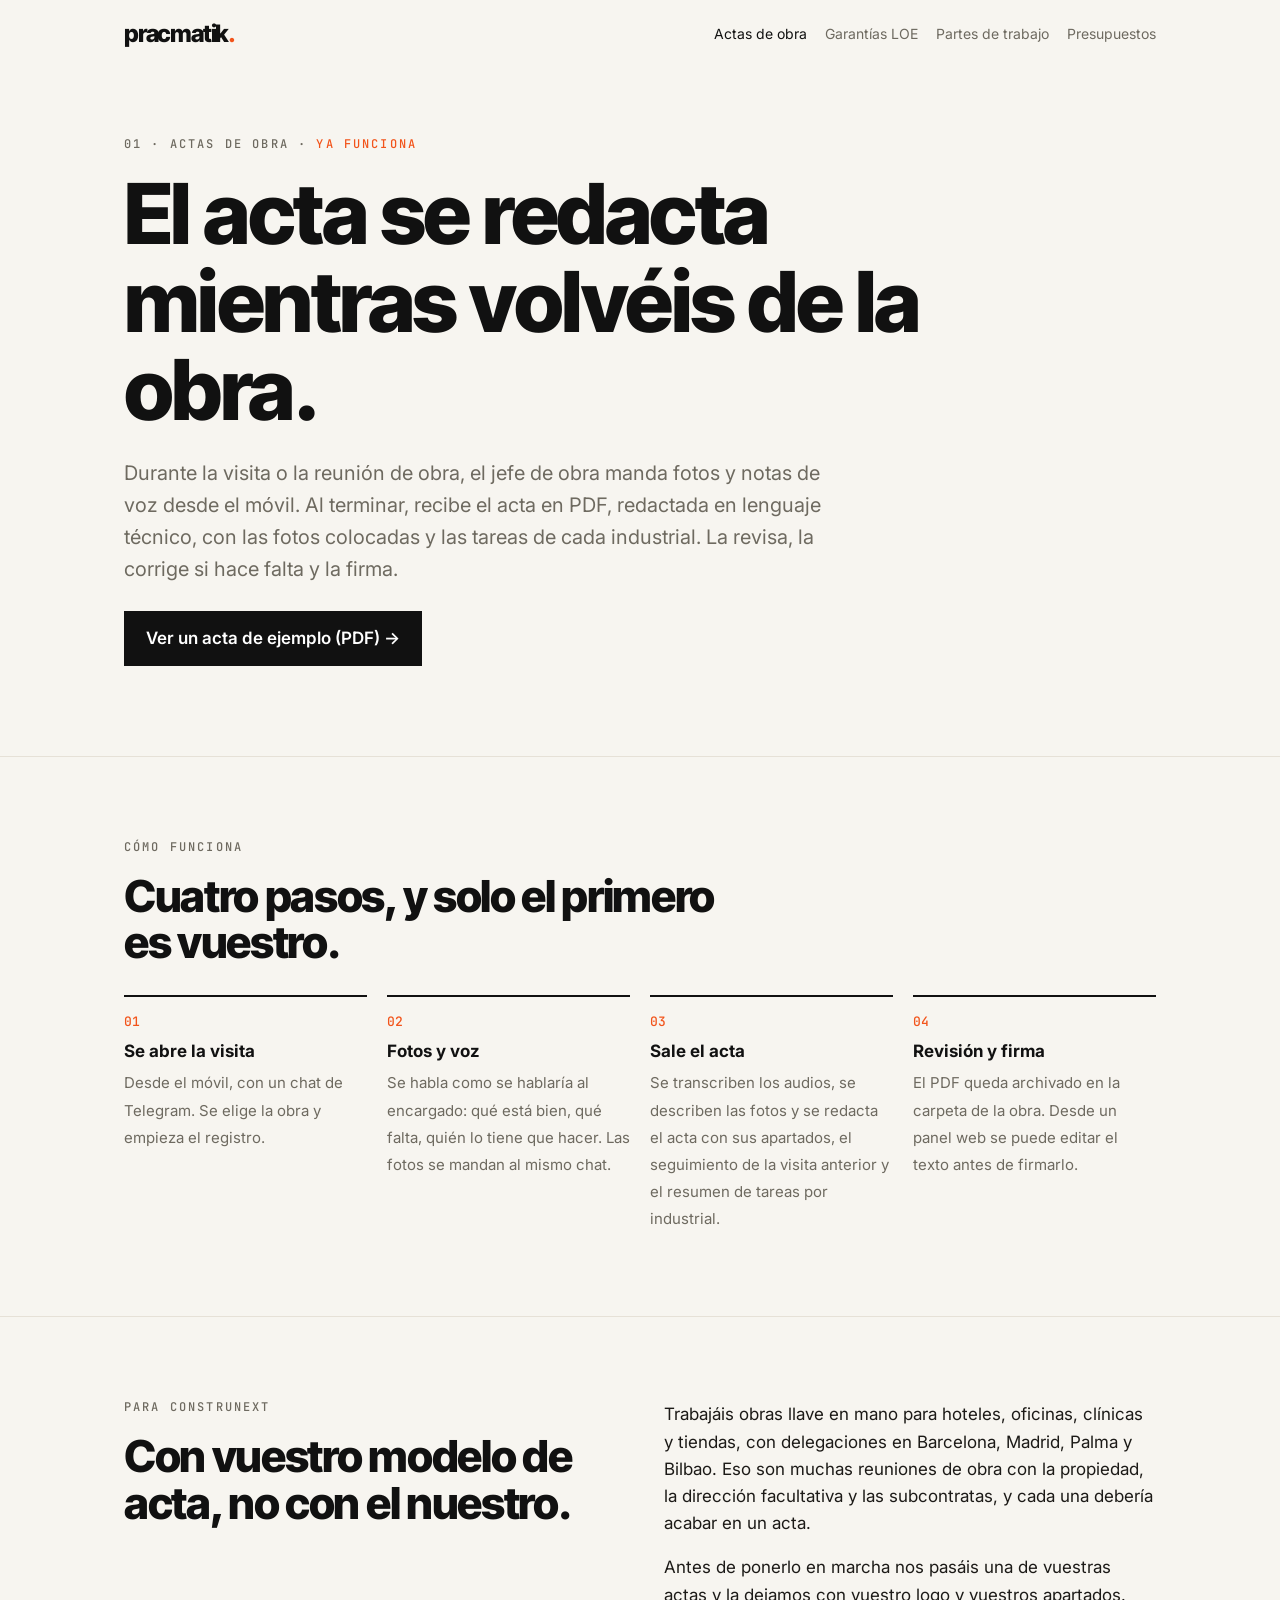
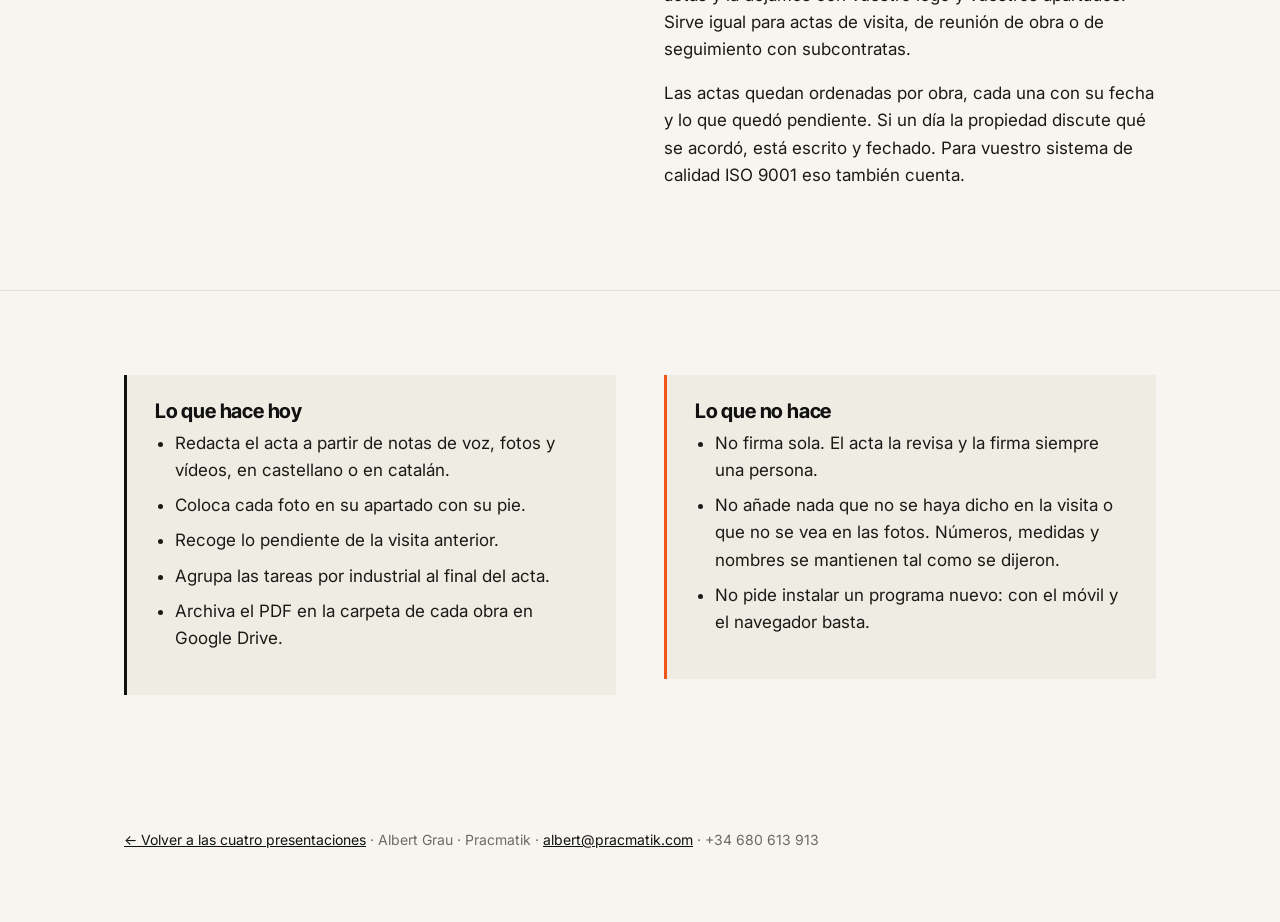
==== actas/index.html @ eac9a67e "Propuesta Construnext: actas, garantías LOE, partes y presupuestos Co-Authored-By: Claude Opus 5.5 <" ====
<!doctype html>
<html lang="es">
<head>
<meta charset="utf-8">
<meta name="viewport" content="width=device-width,initial-scale=1">
<meta name="robots" content="noindex,nofollow">
<title>Actas de obra · Pracmatik</title>
<link rel="preconnect" href="https://fonts.googleapis.com">
<link rel="stylesheet" href="https://fonts.googleapis.com/css2?family=Inter:wght@400;500;600;700&family=Inter+Tight:wght@700;800&family=JetBrains+Mono:wght@500&display=swap">
<link rel="stylesheet" href="../estilo.css">
<script defer src="../track.js"></script>
</head>
<body>
<header class="cab"><div class="env">
  <a class="logo" href="../">pracmatik<span>.</span></a>
  <nav><a href="./" aria-current="page">Actas de obra</a><a href="../garantias-loe/">Garantías LOE</a><a href="../partes/">Partes de trabajo</a><a href="../presupuestos/">Presupuestos</a></nav>
</div></header>

<main>
<section class="portada"><div class="env">
  <span class="kicker">01 · Actas de obra · <b>ya funciona</b></span>
  <h1>El acta se redacta mientras volvéis de la obra.</h1>
  <p class="intro">Durante la visita o la reunión de obra, el jefe de obra manda fotos y notas de voz desde el móvil. Al terminar, recibe el acta en PDF, redactada en lenguaje técnico, con las fotos colocadas y las tareas de cada industrial. La revisa, la corrige si hace falta y la firma.</p>
  <a class="boton" href="https://www.pracmatik.com/ejemplos/acta-ejemplo.pdf" target="_blank" rel="noopener">Ver un acta de ejemplo (PDF) →</a>
</div></section>

<section><div class="env">
  <span class="kicker">Cómo funciona</span>
  <h2>Cuatro pasos, y solo el primero es vuestro.</h2>
  <ol class="pasos">
    <li><b>Se abre la visita</b><span>Desde el móvil, con un chat de Telegram. Se elige la obra y empieza el registro.</span></li>
    <li><b>Fotos y voz</b><span>Se habla como se hablaría al encargado: qué está bien, qué falta, quién lo tiene que hacer. Las fotos se mandan al mismo chat.</span></li>
    <li><b>Sale el acta</b><span>Se transcriben los audios, se describen las fotos y se redacta el acta con sus apartados, el seguimiento de la visita anterior y el resumen de tareas por industrial.</span></li>
    <li><b>Revisión y firma</b><span>El PDF queda archivado en la carpeta de la obra. Desde un panel web se puede editar el texto antes de firmarlo.</span></li>
  </ol>
</div></section>

<section><div class="env dos">
  <div>
    <span class="kicker">Para Construnext</span>
    <h2>Con vuestro modelo de acta, no con el nuestro.</h2>
  </div>
  <div>
    <p>Trabajáis obras llave en mano para hoteles, oficinas, clínicas y tiendas, con delegaciones en Barcelona, Madrid, Palma y Bilbao. Eso son muchas reuniones de obra con la propiedad, la dirección facultativa y las subcontratas, y cada una debería acabar en un acta.</p>
    <p>Antes de ponerlo en marcha nos pasáis una de vuestras actas y la dejamos con vuestro logo y vuestros apartados. Sirve igual para actas de visita, de reunión de obra o de seguimiento con subcontratas.</p>
    <p>Las actas quedan ordenadas por obra, cada una con su fecha y lo que quedó pendiente. Si un día la propiedad discute qué se acordó, está escrito y fechado. Para vuestro sistema de calidad ISO 9001 eso también cuenta.</p>
  </div>
</div></section>

<section><div class="env dos">
  <div class="caja">
    <h3>Lo que hace hoy</h3>
    <ul class="lista">
      <li>Redacta el acta a partir de notas de voz, fotos y vídeos, en castellano o en catalán.</li>
      <li>Coloca cada foto en su apartado con su pie.</li>
      <li>Recoge lo pendiente de la visita anterior.</li>
      <li>Agrupa las tareas por industrial al final del acta.</li>
      <li>Archiva el PDF en la carpeta de cada obra en Google Drive.</li>
    </ul>
  </div>
  <div class="caja aviso">
    <h3>Lo que no hace</h3>
    <ul class="lista">
      <li>No firma sola. El acta la revisa y la firma siempre una persona.</li>
      <li>No añade nada que no se haya dicho en la visita o que no se vea en las fotos. Números, medidas y nombres se mantienen tal como se dijeron.</li>
      <li>No pide instalar un programa nuevo: con el móvil y el navegador basta.</li>
    </ul>
  </div>
</div></section>
</main>

<footer class="pie"><div class="env">
  <a href="../">← Volver a las cuatro presentaciones</a> · Albert Grau · Pracmatik · <a href="mailto:albert@pracmatik.com">albert@pracmatik.com</a> · +34 680 613 913
</div></footer>
</body>
</html>
---- estilo.css ----
:root{
  --papel:#F7F5F0; --papel2:#EFECE4; --tinta:#111111; --tinta2:#1C1A17;
  --plomo:#6E6A60; --ceniza:#E6E1D7; --ceniza2:#D6CFC0; --obra:#F2541B;
  --ancho:1080px;
}
*{box-sizing:border-box}
html{scroll-behavior:smooth}
body{margin:0;background:var(--papel);color:var(--tinta2);font:17px/1.6 Inter,system-ui,sans-serif;-webkit-font-smoothing:antialiased}
img{max-width:100%;display:block}
a{color:inherit}
:focus-visible{outline:3px solid var(--obra);outline-offset:3px}
.env{max-width:var(--ancho);margin:0 auto;padding:0 24px}
h1,h2,h3{font-family:"Inter Tight",Inter,system-ui,sans-serif;color:var(--tinta);margin:0;letter-spacing:-.03em;line-height:1.05}
h1{font-size:clamp(40px,7vw,84px);font-weight:800;max-width:14ch}
h2{font-size:clamp(28px,4vw,44px);font-weight:800;max-width:20ch;margin-bottom:22px}
h3{font-size:20px;font-weight:700;letter-spacing:-.01em;margin-bottom:8px}
p{margin:0 0 1em;max-width:64ch}
section{padding:84px 0;border-top:1px solid var(--ceniza)}
.kicker{font:500 12px/1 "JetBrains Mono",ui-monospace,monospace;letter-spacing:.18em;text-transform:uppercase;color:var(--plomo);margin-bottom:20px;display:block}
.kicker b{color:var(--obra);font-weight:500}
.intro{font-size:20px;color:var(--plomo);max-width:56ch;margin-top:22px}
/* Cabecera */
.cab{padding:22px 0}
.cab .env{display:flex;justify-content:space-between;align-items:center;gap:16px}
.logo{font:800 24px/1 "Inter Tight",Inter,sans-serif;letter-spacing:-.05em;text-decoration:none;color:var(--tinta)}
.logo span{color:var(--obra)}
.cab nav{display:flex;gap:18px;flex-wrap:wrap;font-size:14px}
.cab nav a{text-decoration:none;color:var(--plomo)}
.cab nav a:hover,.cab nav a[aria-current]{color:var(--tinta)}
.portada{padding:70px 0 90px;border-top:0}
.para{font-size:15px;color:var(--plomo);margin-top:30px}
/* Tarjetas */
.rej{display:grid;grid-template-columns:repeat(2,minmax(0,1fr));gap:20px}
.tarjeta{background:#fff;border:1px solid var(--ceniza);padding:28px;text-decoration:none;display:flex;flex-direction:column;gap:6px;transition:border-color .15s}
a.tarjeta:hover{border-color:var(--tinta)}
.tarjeta .n{font:500 13px "JetBrains Mono",monospace;color:var(--obra)}
.tarjeta p{color:var(--plomo);margin:0}
.tarjeta .ir{margin-top:auto;padding-top:14px;font-weight:600;color:var(--tinta)}
.tarjeta .quien{font-size:13px;color:var(--plomo);font-family:"JetBrains Mono",monospace}
/* Pasos */
.pasos{list-style:none;padding:0;margin:30px 0 0;display:grid;grid-template-columns:repeat(4,minmax(0,1fr));gap:20px;counter-reset:p}
.pasos li{border-top:2px solid var(--tinta);padding-top:16px;counter-increment:p}
.pasos li::before{content:"0" counter(p);font:500 13px "JetBrains Mono",monospace;color:var(--obra);display:block;margin-bottom:8px}
.pasos b{display:block;color:var(--tinta);margin-bottom:4px}
.pasos span{color:var(--plomo);font-size:15px}
/* Dos columnas */
.dos{display:grid;grid-template-columns:1fr 1fr;gap:48px;align-items:start}
.caja{background:var(--papel2);padding:26px 28px;border-left:3px solid var(--tinta)}
.caja p:last-child{margin-bottom:0}
.caja.aviso{border-left-color:var(--obra)}
/* Tablas de ejemplo */
.tabla{width:100%;border-collapse:collapse;background:#fff;font-size:15px;margin-top:10px}
.tabla th,.tabla td{text-align:left;padding:11px 14px;border-bottom:1px solid var(--ceniza);vertical-align:top}
.tabla th{font:500 12px "JetBrains Mono",monospace;letter-spacing:.06em;text-transform:uppercase;color:var(--plomo);background:var(--papel2)}
.tabla td.num{font-variant-numeric:tabular-nums;white-space:nowrap}
.marca{display:inline-block;font-size:12px;font-weight:600;padding:2px 8px;background:#FDE7DE;color:#9A2F08}
.ok{display:inline-block;font-size:12px;font-weight:600;padding:2px 8px;background:var(--ceniza);color:var(--tinta)}
.nota{font-size:13px;color:var(--plomo);margin-top:10px}
.lista{padding-left:20px;margin:0 0 1em}
.lista li{margin-bottom:8px;max-width:62ch}
.boton{display:inline-block;background:var(--tinta);color:#fff;text-decoration:none;font-weight:600;padding:14px 22px;margin:6px 10px 0 0}
.boton.claro{background:transparent;color:var(--tinta);border:1px solid var(--tinta)}
.boton:hover{background:var(--obra);border-color:var(--obra);color:#fff}
.pie{padding:50px 0 70px;font-size:14px;color:var(--plomo)}
.pie a{color:var(--tinta)}
.desliza{overflow-x:auto;-webkit-overflow-scrolling:touch}
@media (max-width:860px){
  .env{padding:0 16px}
  section{padding:60px 0}
  .rej,.dos{grid-template-columns:1fr;gap:22px}
  .pasos{grid-template-columns:1fr 1fr}
  .cab .env{flex-direction:column;align-items:flex-start}
  .intro{font-size:18px}
}
@media (max-width:480px){.pasos{grid-template-columns:1fr}.tabla{font-size:14px}.tabla th,.tabla td{padding:9px 10px}}
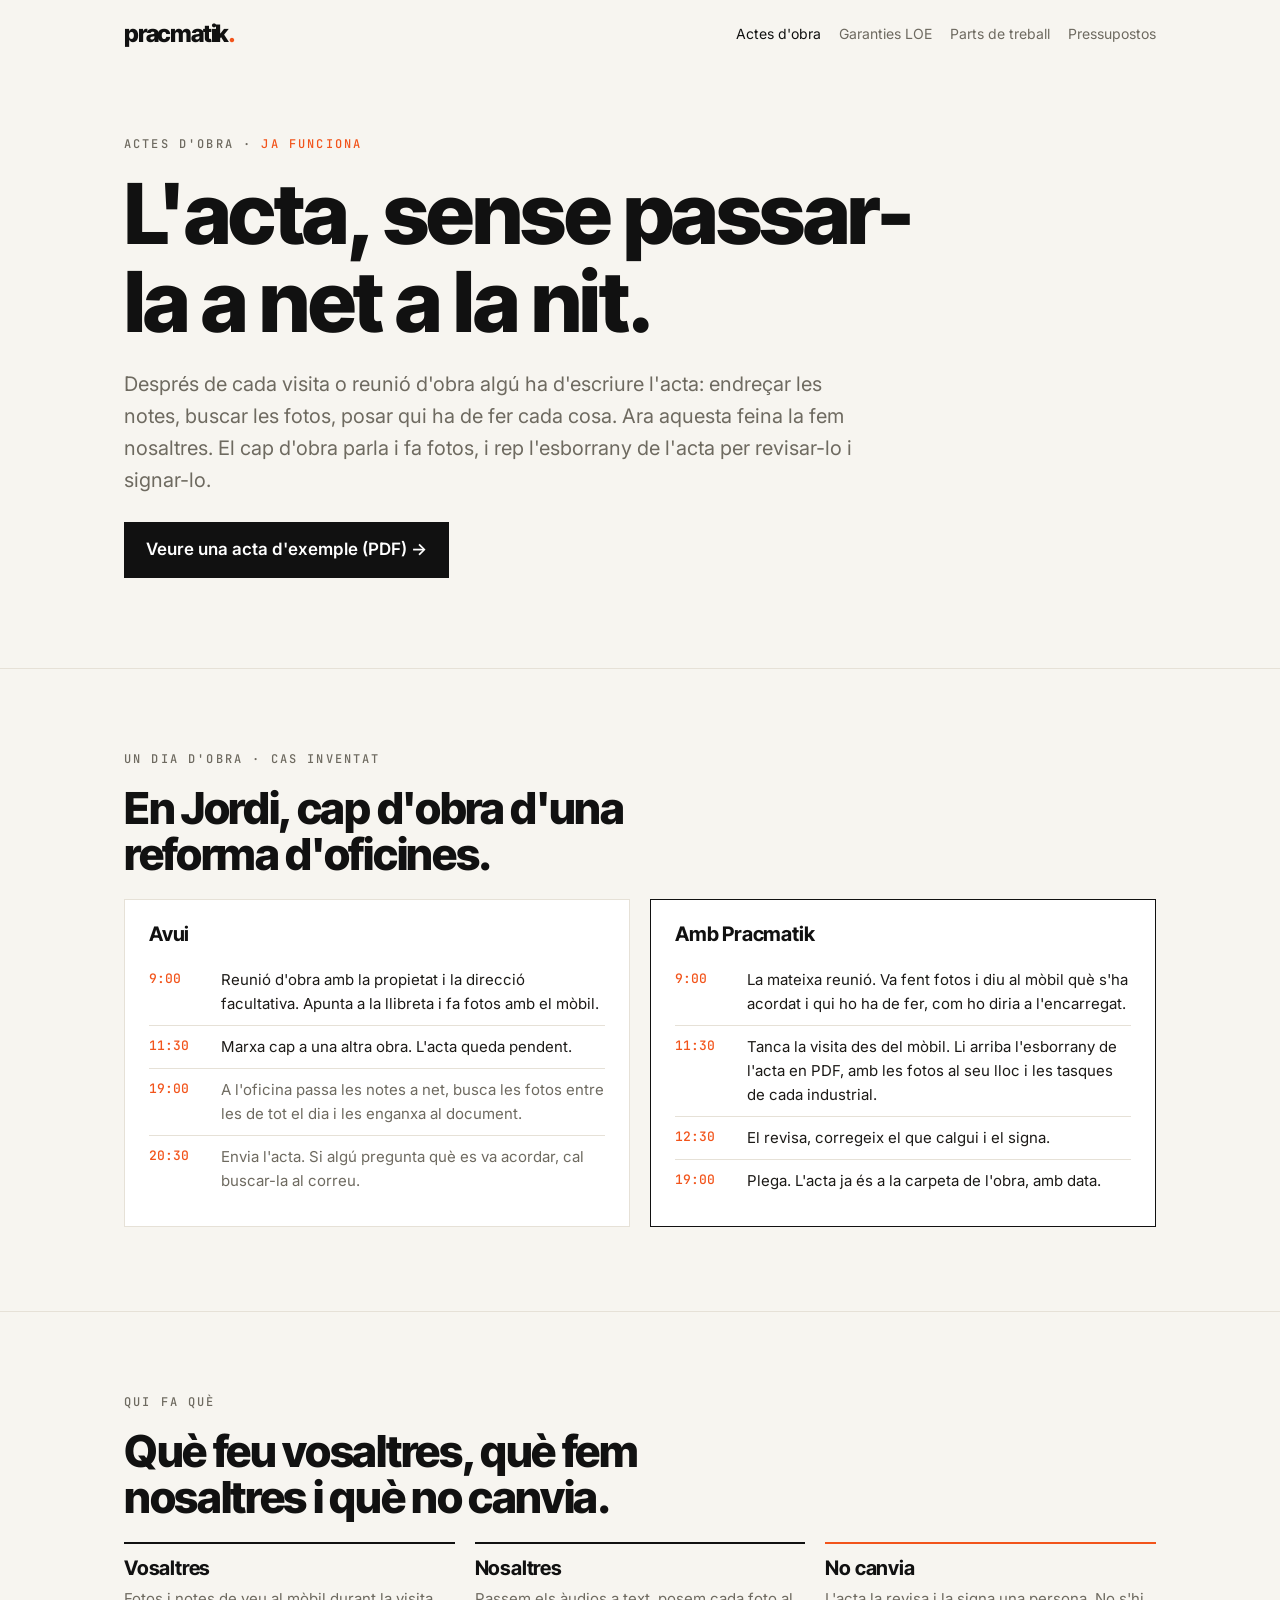
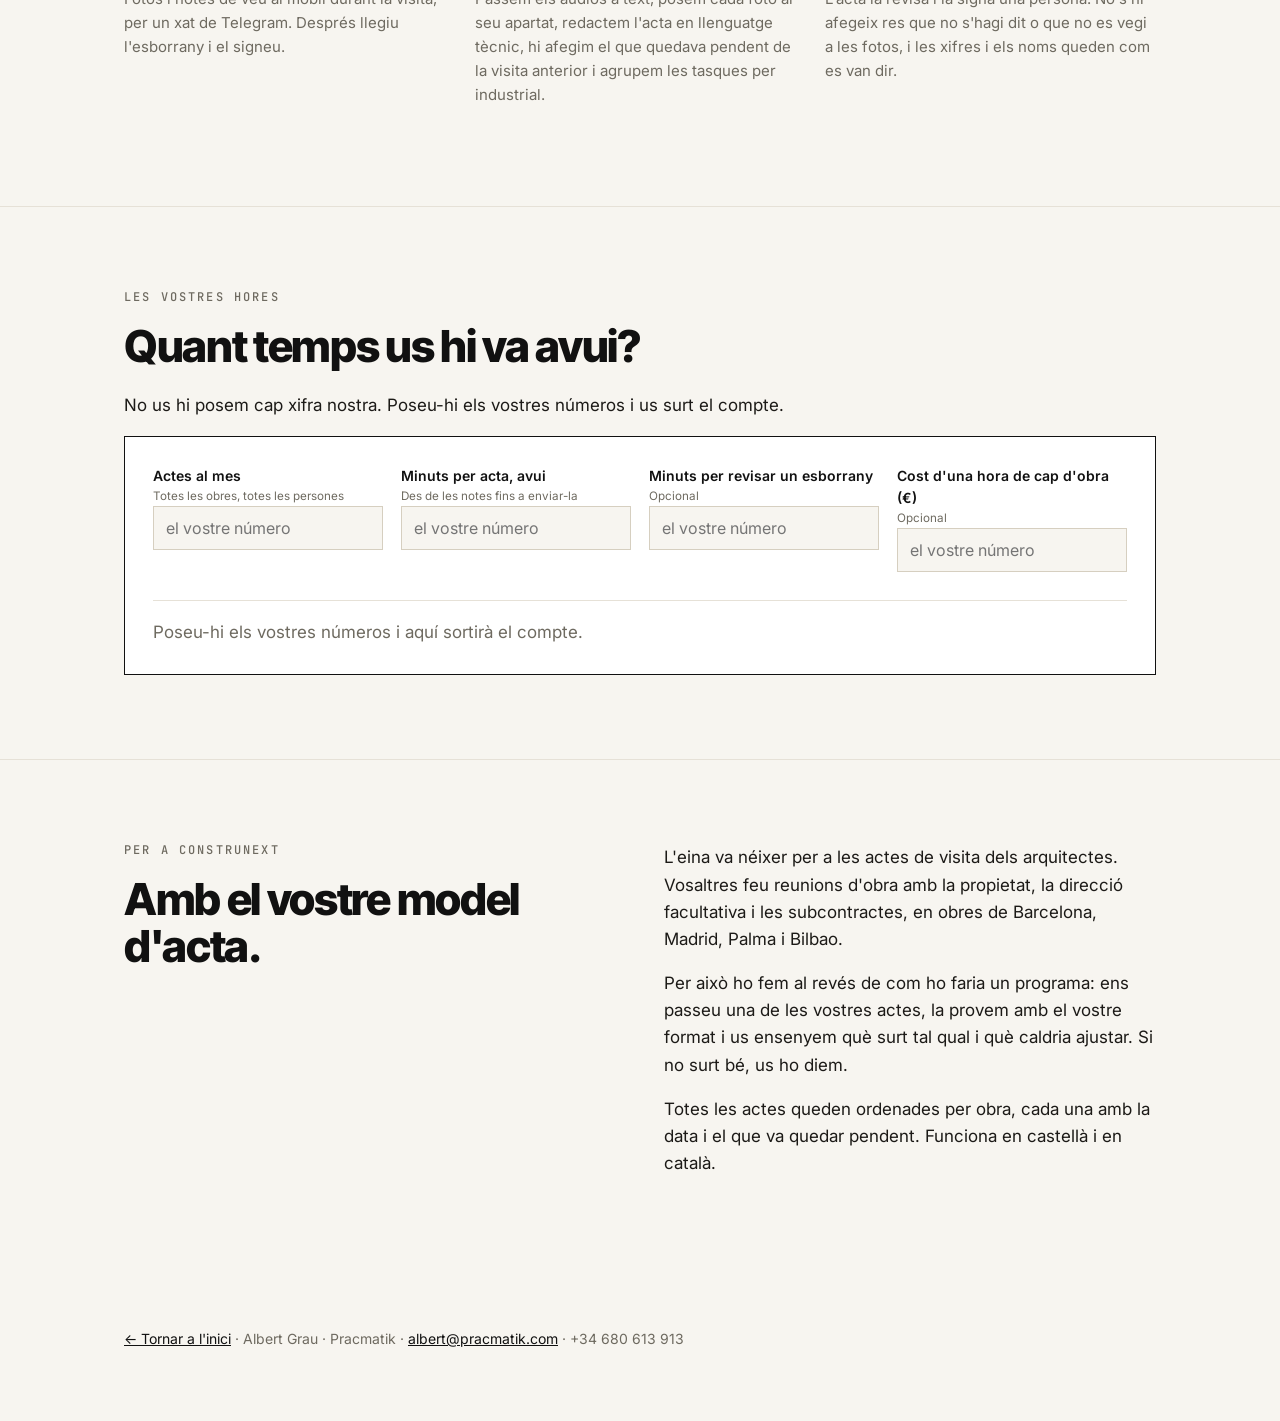
==== commit 655347d3: "Propuesta Construnext en catalán: un día de obra antes y después, quién hace qué y calculadora con s" ====
--- a/actas/index.html
+++ b/actas/index.html
@@ -1,76 +1,95 @@
 <!doctype html>
-<html lang="es">
+<html lang="ca">
 <head>
 <meta charset="utf-8">
 <meta name="viewport" content="width=device-width,initial-scale=1">
 <meta name="robots" content="noindex,nofollow">
-<title>Actas de obra · Pracmatik</title>
+<title>Actes d'obra · Pracmatik</title>
 <link rel="preconnect" href="https://fonts.googleapis.com">
 <link rel="stylesheet" href="https://fonts.googleapis.com/css2?family=Inter:wght@400;500;600;700&family=Inter+Tight:wght@700;800&family=JetBrains+Mono:wght@500&display=swap">
 <link rel="stylesheet" href="../estilo.css">
 <script defer src="../track.js"></script>
+<script defer src="../calcula.js"></script>
 </head>
 <body>
 <header class="cab"><div class="env">
   <a class="logo" href="../">pracmatik<span>.</span></a>
-  <nav><a href="./" aria-current="page">Actas de obra</a><a href="../garantias-loe/">Garantías LOE</a><a href="../partes/">Partes de trabajo</a><a href="../presupuestos/">Presupuestos</a></nav>
+  <nav><a href="./" aria-current="page">Actes d'obra</a><a href="../garantias-loe/">Garanties LOE</a><a href="../partes/">Parts de treball</a><a href="../presupuestos/">Pressupostos</a></nav>
 </div></header>
 
 <main>
 <section class="portada"><div class="env">
-  <span class="kicker">01 · Actas de obra · <b>ya funciona</b></span>
-  <h1>El acta se redacta mientras volvéis de la obra.</h1>
-  <p class="intro">Durante la visita o la reunión de obra, el jefe de obra manda fotos y notas de voz desde el móvil. Al terminar, recibe el acta en PDF, redactada en lenguaje técnico, con las fotos colocadas y las tareas de cada industrial. La revisa, la corrige si hace falta y la firma.</p>
-  <a class="boton" href="https://www.pracmatik.com/ejemplos/acta-ejemplo.pdf" target="_blank" rel="noopener">Ver un acta de ejemplo (PDF) →</a>
+  <span class="kicker">Actes d'obra · <b>ja funciona</b></span>
+  <h1>L'acta, sense passar-la a net a la nit.</h1>
+  <p class="intro">Després de cada visita o reunió d'obra algú ha d'escriure l'acta: endreçar les notes, buscar les fotos, posar qui ha de fer cada cosa. Ara aquesta feina la fem nosaltres. El cap d'obra parla i fa fotos, i rep l'esborrany de l'acta per revisar-lo i signar-lo.</p>
+  <a class="boton" href="https://www.pracmatik.com/ejemplos/acta-ejemplo.pdf" target="_blank" rel="noopener">Veure una acta d'exemple (PDF) →</a>
 </div></section>
 
 <section><div class="env">
-  <span class="kicker">Cómo funciona</span>
-  <h2>Cuatro pasos, y solo el primero es vuestro.</h2>
-  <ol class="pasos">
-    <li><b>Se abre la visita</b><span>Desde el móvil, con un chat de Telegram. Se elige la obra y empieza el registro.</span></li>
-    <li><b>Fotos y voz</b><span>Se habla como se hablaría al encargado: qué está bien, qué falta, quién lo tiene que hacer. Las fotos se mandan al mismo chat.</span></li>
-    <li><b>Sale el acta</b><span>Se transcriben los audios, se describen las fotos y se redacta el acta con sus apartados, el seguimiento de la visita anterior y el resumen de tareas por industrial.</span></li>
-    <li><b>Revisión y firma</b><span>El PDF queda archivado en la carpeta de la obra. Desde un panel web se puede editar el texto antes de firmarlo.</span></li>
-  </ol>
+  <span class="kicker">Un dia d'obra · cas inventat</span>
+  <h2>En Jordi, cap d'obra d'una reforma d'oficines.</h2>
+  <div class="dia">
+    <div>
+      <h3>Avui</h3>
+      <ul class="hores">
+        <li><time>9:00</time><span>Reunió d'obra amb la propietat i la direcció facultativa. Apunta a la llibreta i fa fotos amb el mòbil.</span></li>
+        <li><time>11:30</time><span>Marxa cap a una altra obra. L'acta queda pendent.</span></li>
+        <li class="pes"><time>19:00</time><span>A l'oficina passa les notes a net, busca les fotos entre les de tot el dia i les enganxa al document.</span></li>
+        <li class="pes"><time>20:30</time><span>Envia l'acta. Si algú pregunta què es va acordar, cal buscar-la al correu.</span></li>
+      </ul>
+    </div>
+    <div class="despres">
+      <h3>Amb Pracmatik</h3>
+      <ul class="hores">
+        <li><time>9:00</time><span>La mateixa reunió. Va fent fotos i diu al mòbil què s'ha acordat i qui ho ha de fer, com ho diria a l'encarregat.</span></li>
+        <li><time>11:30</time><span>Tanca la visita des del mòbil. Li arriba l'esborrany de l'acta en PDF, amb les fotos al seu lloc i les tasques de cada industrial.</span></li>
+        <li><time>12:30</time><span>El revisa, corregeix el que calgui i el signa.</span></li>
+        <li><time>19:00</time><span>Plega. L'acta ja és a la carpeta de l'obra, amb data.</span></li>
+      </ul>
+    </div>
+  </div>
+</div></section>
+
+<section><div class="env">
+  <span class="kicker">Qui fa què</span>
+  <h2>Què feu vosaltres, què fem nosaltres i què no canvia.</h2>
+  <div class="tres">
+    <div><h3>Vosaltres</h3><p>Fotos i notes de veu al mòbil durant la visita, per un xat de Telegram. Després llegiu l'esborrany i el signeu.</p></div>
+    <div><h3>Nosaltres</h3><p>Passem els àudios a text, posem cada foto al seu apartat, redactem l'acta en llenguatge tècnic, hi afegim el que quedava pendent de la visita anterior i agrupem les tasques per industrial.</p></div>
+    <div class="igual"><h3>No canvia</h3><p>L'acta la revisa i la signa una persona. No s'hi afegeix res que no s'hagi dit o que no es vegi a les fotos, i les xifres i els noms queden com es van dir.</p></div>
+  </div>
+</div></section>
+
+<section><div class="env">
+  <span class="kicker">Les vostres hores</span>
+  <h2>Quant temps us hi va avui?</h2>
+  <p>No us hi posem cap xifra nostra. Poseu-hi els vostres números i us surt el compte.</p>
+  <form class="calc" onsubmit="return false">
+    <div class="camps">
+      <label>Actes al mes<small>Totes les obres, totes les persones</small><input name="quants" inputmode="decimal" placeholder="el vostre número"></label>
+      <label>Minuts per acta, avui<small>Des de les notes fins a enviar-la</small><input name="avui" inputmode="decimal" placeholder="el vostre número"></label>
+      <label>Minuts per revisar un esborrany<small>Opcional</small><input name="revisio" inputmode="decimal" placeholder="el vostre número"></label>
+      <label>Cost d'una hora de cap d'obra (€)<small>Opcional</small><input name="preu" inputmode="decimal" placeholder="el vostre número"></label>
+    </div>
+    <div class="resultat" aria-live="polite"></div>
+  </form>
 </div></section>
 
 <section><div class="env dos">
   <div>
-    <span class="kicker">Para Construnext</span>
-    <h2>Con vuestro modelo de acta, no con el nuestro.</h2>
+    <span class="kicker">Per a Construnext</span>
+    <h2>Amb el vostre model d'acta.</h2>
   </div>
   <div>
-    <p>Trabajáis obras llave en mano para hoteles, oficinas, clínicas y tiendas, con delegaciones en Barcelona, Madrid, Palma y Bilbao. Eso son muchas reuniones de obra con la propiedad, la dirección facultativa y las subcontratas, y cada una debería acabar en un acta.</p>
-    <p>Antes de ponerlo en marcha nos pasáis una de vuestras actas y la dejamos con vuestro logo y vuestros apartados. Sirve igual para actas de visita, de reunión de obra o de seguimiento con subcontratas.</p>
-    <p>Las actas quedan ordenadas por obra, cada una con su fecha y lo que quedó pendiente. Si un día la propiedad discute qué se acordó, está escrito y fechado. Para vuestro sistema de calidad ISO 9001 eso también cuenta.</p>
-  </div>
-</div></section>
-
-<section><div class="env dos">
-  <div class="caja">
-    <h3>Lo que hace hoy</h3>
-    <ul class="lista">
-      <li>Redacta el acta a partir de notas de voz, fotos y vídeos, en castellano o en catalán.</li>
-      <li>Coloca cada foto en su apartado con su pie.</li>
-      <li>Recoge lo pendiente de la visita anterior.</li>
-      <li>Agrupa las tareas por industrial al final del acta.</li>
-      <li>Archiva el PDF en la carpeta de cada obra en Google Drive.</li>
-    </ul>
-  </div>
-  <div class="caja aviso">
-    <h3>Lo que no hace</h3>
-    <ul class="lista">
-      <li>No firma sola. El acta la revisa y la firma siempre una persona.</li>
-      <li>No añade nada que no se haya dicho en la visita o que no se vea en las fotos. Números, medidas y nombres se mantienen tal como se dijeron.</li>
-      <li>No pide instalar un programa nuevo: con el móvil y el navegador basta.</li>
-    </ul>
+    <p>L'eina va néixer per a les actes de visita dels arquitectes. Vosaltres feu reunions d'obra amb la propietat, la direcció facultativa i les subcontractes, en obres de Barcelona, Madrid, Palma i Bilbao.</p>
+    <p>Per això ho fem al revés de com ho faria un programa: ens passeu una de les vostres actes, la provem amb el vostre format i us ensenyem què surt tal qual i què caldria ajustar. Si no surt bé, us ho diem.</p>
+    <p>Totes les actes queden ordenades per obra, cada una amb la data i el que va quedar pendent. Funciona en castellà i en català.</p>
   </div>
 </div></section>
 </main>
 
 <footer class="pie"><div class="env">
-  <a href="../">← Volver a las cuatro presentaciones</a> · Albert Grau · Pracmatik · <a href="mailto:albert@pracmatik.com">albert@pracmatik.com</a> · +34 680 613 913
+  <a href="../">← Tornar a l'inici</a> · Albert Grau · Pracmatik · <a href="mailto:albert@pracmatik.com">albert@pracmatik.com</a> · +34 680 613 913
 </div></footer>
 </body>
 </html>
--- a/estilo.css
+++ b/estilo.css
@@ -73,3 +73,31 @@
   .intro{font-size:18px}
 }
 @media (max-width:480px){.pasos{grid-template-columns:1fr}.tabla{font-size:14px}.tabla th,.tabla td{padding:9px 10px}}
+/* Un dia d'obra: abans i després */
+.dia{display:grid;grid-template-columns:1fr 1fr;gap:20px}
+.dia>div{background:#fff;border:1px solid var(--ceniza);padding:24px}
+.dia>div.despres{border-color:var(--tinta)}
+.dia h3{margin-bottom:14px}
+.hores{list-style:none;padding:0;margin:0}
+.hores li{display:grid;grid-template-columns:62px 1fr;gap:10px;padding:9px 0;border-top:1px solid var(--ceniza);font-size:15px}
+.hores li:first-child{border-top:0}
+.hores time{font:500 13px "JetBrains Mono",monospace;color:var(--obra);padding-top:2px}
+.hores li.pes span{color:var(--plomo)}
+/* Qui fa què */
+.tres{display:grid;grid-template-columns:repeat(3,minmax(0,1fr));gap:20px}
+.tres>div{border-top:2px solid var(--tinta);padding-top:14px}
+.tres>div.igual{border-top-color:var(--obra)}
+.tres p{color:var(--plomo);font-size:15px}
+/* Calculadora */
+.calc{background:#fff;border:1px solid var(--tinta);padding:28px;margin-top:10px}
+.calc .camps{display:grid;grid-template-columns:repeat(auto-fit,minmax(200px,1fr));gap:18px;margin-bottom:22px}
+.calc label{display:block;font-size:14px;color:var(--tinta);font-weight:600;margin-bottom:6px}
+.calc label small{display:block;font-weight:400;color:var(--plomo)}
+.calc input{width:100%;font:16px Inter,sans-serif;padding:11px 12px;border:1px solid var(--ceniza2);background:var(--papel);color:var(--tinta)}
+.calc input:focus{outline:2px solid var(--obra);border-color:var(--obra)}
+.resultat{border-top:1px solid var(--ceniza);padding-top:18px;font-size:17px}
+.resultat .gran{font:800 clamp(28px,4vw,40px)/1.1 "Inter Tight",Inter,sans-serif;color:var(--tinta);letter-spacing:-.03em;display:block;margin:4px 0 8px}
+.resultat .buit{color:var(--plomo)}
+.llegir{display:flex;gap:12px;flex-wrap:wrap;margin-top:18px}
+.llegir span{font-size:14px;background:var(--papel2);padding:8px 12px}
+@media (max-width:860px){.dia,.tres{grid-template-columns:1fr}}
